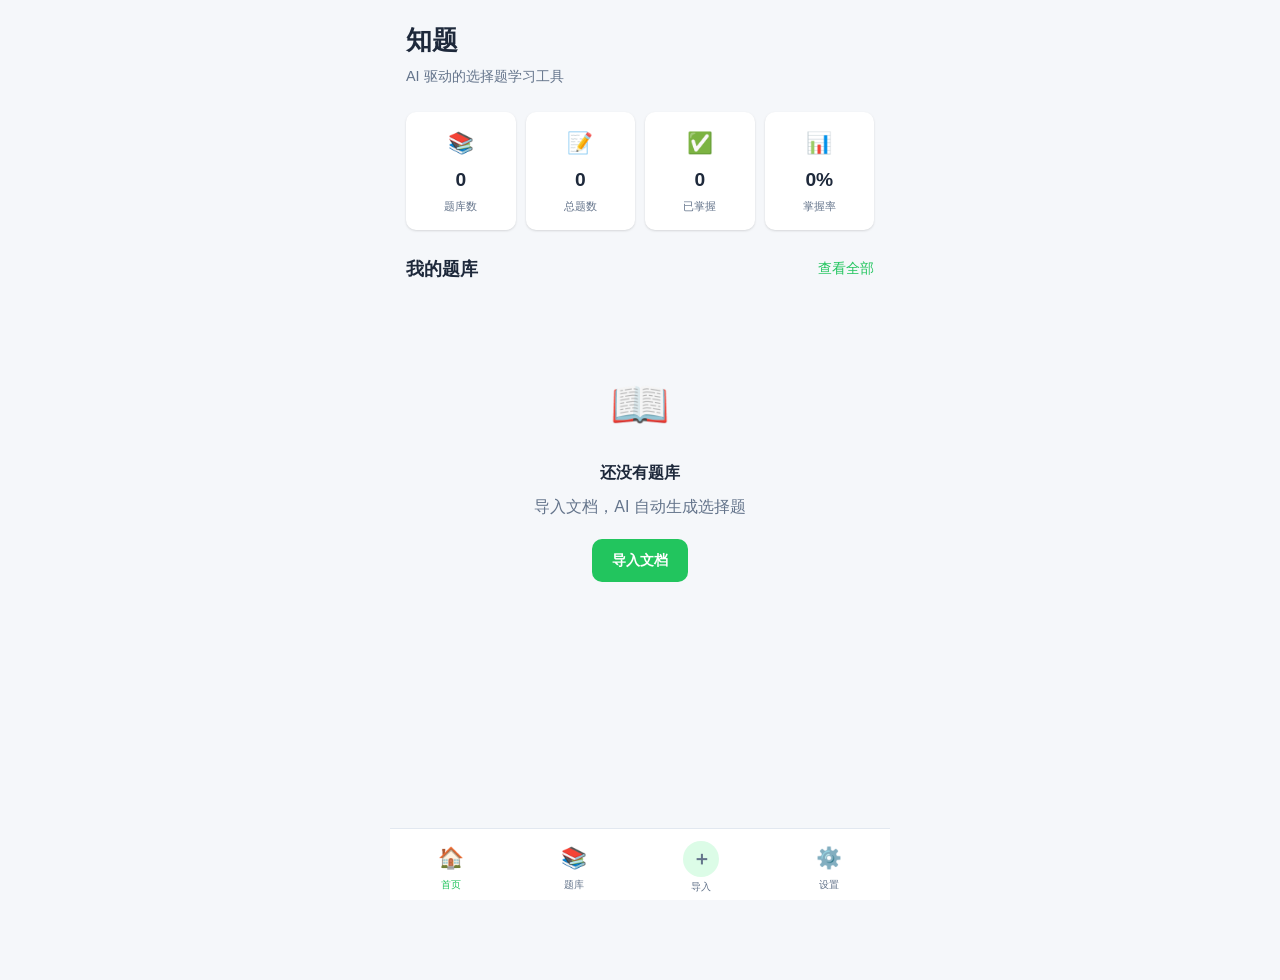
==== index.html @ 83037ec5 "知题 - AI选择题学习工具" ====
<!DOCTYPE html>
<html lang="zh-CN">
  <head>
    <meta charset="UTF-8" />
    <meta name="viewport" content="width=device-width, initial-scale=1.0" />
    <title>知题 - AI 选择题学习工具</title>
    <link rel="icon" type="image/svg+xml" href="data:image/svg+xml,<svg xmlns='http://www.w3.org/2000/svg' viewBox='0 0 100 100'><text y='.9em' font-size='90'>📚</text></svg>" />
    <script type="module" crossorigin src="./assets/index-9olKKjzY.js"></script>
    <link rel="modulepreload" crossorigin href="./assets/pinia-D24NFvU0.js">
    <link rel="stylesheet" crossorigin href="./assets/index-DYXSYHPd.css">
  </head>
  <body>
    <div id="app"></div>
  </body>
</html>
---- assets/index-DYXSYHPd.css ----
*,:before,:after{box-sizing:border-box;margin:0;padding:0}:root{--primary:#22c55e;--primary-dark:#16a34a;--primary-light:#dcfce7;--danger:#ef4444;--danger-light:#fef2f2;--warning:#f59e0b;--bg:#f5f7fa;--card:#fff;--text:#1e293b;--text-secondary:#64748b;--border:#e2e8f0;--radius:16px;--radius-sm:10px;--shadow:0 1px 3px #00000014, 0 1px 2px #0000000f;--shadow-lg:0 10px 25px #0000001a, 0 4px 10px #0000000d;--transition:.2s cubic-bezier(.4, 0, .2, 1)}body{background:var(--bg);color:var(--text);-webkit-font-smoothing:antialiased;max-width:500px;min-height:100vh;margin:0 auto;padding-bottom:80px;font-family:-apple-system,BlinkMacSystemFont,Segoe UI,PingFang SC,Microsoft YaHei,sans-serif;line-height:1.6}#app{min-height:100vh}h1{font-size:1.5rem;font-weight:700}h2{font-size:1.15rem;font-weight:600}h3{font-size:1rem;font-weight:600}.page{padding:20px 16px;animation:.3s fadeIn}@keyframes fadeIn{0%{opacity:0;transform:translateY(8px)}to{opacity:1;transform:translateY(0)}}.page-header{margin-bottom:24px}.page-header h1{margin-bottom:4px;font-size:1.6rem}.subtitle{color:var(--text-secondary);font-size:.9rem}.bottom-nav{background:var(--card);border-top:1px solid var(--border);max-width:500px;padding:8px 0 env(safe-area-inset-bottom,8px);z-index:100;justify-content:space-around;margin:0 auto;display:flex;position:fixed;bottom:0;left:0;right:0}.nav-item{color:var(--text-secondary);transition:var(--transition);border-radius:10px;flex-direction:column;align-items:center;gap:2px;padding:4px 12px;font-size:.7rem;text-decoration:none;display:flex}.nav-item.router-link-active{color:var(--primary)}.nav-item.router-link-active .add-btn{background:var(--primary);color:#fff}.nav-icon{font-size:1.3rem}.add-btn{background:var(--primary-light);width:36px;height:36px;transition:var(--transition);border-radius:50%;justify-content:center;align-items:center;font-size:1.2rem;font-weight:700;display:flex}.nav-label{font-size:.65rem}.btn{border-radius:var(--radius-sm);cursor:pointer;transition:var(--transition);white-space:nowrap;border:none;justify-content:center;align-items:center;gap:6px;padding:10px 20px;font-size:.9rem;font-weight:600;text-decoration:none;display:inline-flex}.btn-primary{background:var(--primary);color:#fff}.btn-primary:hover{background:var(--primary-dark);box-shadow:var(--shadow);transform:translateY(-1px)}.btn-secondary{background:var(--bg);color:var(--text)}.btn-secondary:hover{background:var(--border)}.btn-danger{background:var(--danger-light);color:var(--danger)}.btn-danger:hover{background:#fee2e2}.btn-sm{border-radius:8px;padding:6px 14px;font-size:.8rem}.btn-lg{border-radius:14px;width:100%;padding:14px 28px;font-size:1rem}.btn-back{color:var(--text-secondary);cursor:pointer;background:0 0;border:none;padding:4px 0;font-size:.9rem}.btn-group{flex-wrap:wrap;gap:10px;margin-top:20px;display:flex}.all-study-bar{margin-bottom:20px}.all-study-bar .btn{text-align:center}.input{border:1.5px solid var(--border);border-radius:var(--radius-sm);background:var(--card);width:100%;transition:var(--transition);padding:10px 14px;font-size:.9rem}.input:focus{border-color:var(--primary);box-shadow:0 0 0 3px var(--primary-light);outline:none}.form-group{margin-bottom:16px}.form-group label{color:var(--text);margin-bottom:6px;font-size:.85rem;font-weight:600;display:block}.hint{color:var(--text-secondary);margin-top:4px;font-size:.78rem}.hint a{color:var(--primary)}.stats-overview{grid-template-columns:repeat(4,1fr);gap:10px;margin-bottom:24px;display:grid}.stat-card{background:var(--card);border-radius:var(--radius-sm);text-align:center;box-shadow:var(--shadow);padding:14px 8px}.stat-icon{margin-bottom:6px;font-size:1.3rem}.stat-value{color:var(--text);font-size:1.2rem;font-weight:700}.stat-label{color:var(--text-secondary);margin-top:2px;font-size:.7rem}.deck-list{flex-direction:column;gap:10px;display:flex}.deck-card{background:var(--card);border-radius:var(--radius);box-shadow:var(--shadow);cursor:pointer;transition:var(--transition);justify-content:space-between;align-items:center;gap:12px;padding:16px;display:flex}.deck-card:hover{box-shadow:var(--shadow-lg);transform:translateY(-1px)}.deck-card:active{transform:scale(.99)}.deck-info{flex:1;min-width:0}.deck-name{white-space:nowrap;text-overflow:ellipsis;margin-bottom:4px;font-size:.95rem;overflow:hidden}.deck-meta{color:var(--text-secondary);margin-bottom:8px;font-size:.75rem}.deck-meta .dot{margin:0 4px}.deck-bar{background:var(--bg);border-radius:2px;height:4px;overflow:hidden}.deck-bar-fill{background:var(--primary);border-radius:2px;height:100%;transition:width .5s}.deck-actions{flex-shrink:0;gap:6px;display:flex}.section{margin-bottom:24px}.section-header{justify-content:space-between;align-items:center;margin-bottom:12px;display:flex}.link{color:var(--primary);font-size:.85rem;font-weight:500;text-decoration:none}.empty-state{text-align:center;padding:48px 20px}.empty-icon{margin-bottom:16px;font-size:3rem}.empty-state h3{margin-bottom:8px}.empty-state p{color:var(--text-secondary);margin-bottom:20px}.upload-zone{background:var(--card);border:2px dashed var(--border);border-radius:var(--radius);text-align:center;transition:var(--transition);cursor:pointer;padding:48px 24px}.upload-zone:hover{border-color:var(--primary);background:var(--primary-light)}.upload-icon{margin-bottom:12px;font-size:3rem}.upload-zone h3{margin-bottom:8px}.upload-zone p{color:var(--text-secondary);margin-bottom:16px}.upload-btn{cursor:pointer}.text-preview{background:var(--bg);border-radius:var(--radius-sm);white-space:pre-wrap;max-height:200px;padding:14px;font-size:.85rem;line-height:1.7;overflow-y:auto}.quiz-card{background:var(--card);border-radius:var(--radius);box-shadow:var(--shadow);padding:24px 20px;animation:.3s slideUp}@keyframes slideUp{0%{opacity:0;transform:translateY(16px)}to{opacity:1;transform:translateY(0)}}.quiz-stem{color:var(--text);margin-bottom:24px;font-size:1.1rem;font-weight:600;line-height:1.7}.stem-badge{background:var(--primary-light);color:var(--primary-dark);vertical-align:middle;border-radius:4px;margin-right:8px;padding:2px 8px;font-size:.7rem;font-weight:600;display:inline-block}.quiz-options{flex-direction:column;gap:10px;display:flex}.option-btn{background:var(--bg);border-radius:var(--radius-sm);cursor:pointer;transition:var(--transition);text-align:left;border:2px solid #0000;align-items:center;gap:12px;padding:14px 16px;font-size:.95rem;display:flex}.option-btn:hover:not(.disabled){background:var(--primary-light);border-color:var(--primary)}.option-btn.selected{border-color:var(--primary);background:var(--primary-light)}.option-btn.correct{border-color:var(--primary);background:#dcfce7}.option-btn.wrong{border-color:var(--danger);background:var(--danger-light);animation:.4s shake}.option-btn.disabled{cursor:default}@keyframes shake{0%,to{transform:translate(0)}20%{transform:translate(-6px)}40%{transform:translate(6px)}60%{transform:translate(-4px)}80%{transform:translate(4px)}}.option-label{background:var(--card);width:28px;height:28px;color:var(--text-secondary);border-radius:50%;flex-shrink:0;justify-content:center;align-items:center;font-size:.8rem;font-weight:700;display:flex}.option-btn.correct .option-label{background:var(--primary);color:#fff}.option-btn.wrong .option-label{background:var(--danger);color:#fff}.option-text{flex:1}.option-icon{flex-shrink:0;font-size:1.1rem;font-weight:700}.option-btn.correct .option-icon{color:var(--primary-dark)}.option-btn.wrong .option-icon{color:var(--danger)}.quiz-feedback{border-radius:var(--radius-sm);margin-top:18px;padding:16px;animation:.3s fadeIn}.quiz-feedback.correct{background:var(--primary-light)}.quiz-feedback.wrong{background:var(--danger-light)}.feedback-header{align-items:center;gap:8px;margin-bottom:10px;font-size:1rem;font-weight:700;display:flex}.feedback-icon{font-size:1.3rem}.feedback-knowledge{margin-bottom:6px;font-size:.9rem}.feedback-explanation{color:var(--text-secondary);font-size:.88rem;line-height:1.6}.study-header{justify-content:space-between;align-items:center;margin-bottom:12px;display:flex}.deck-name{font-size:.9rem;font-weight:600}.counter{color:var(--text-secondary);font-size:.85rem}.study-footer{justify-content:center;gap:24px;margin-top:16px;font-size:1rem;font-weight:600;display:flex}.progress-bar-container{background:var(--border);border-radius:2px;height:4px;margin-bottom:16px;overflow:hidden}.progress-bar{background:linear-gradient(90deg, var(--primary), #4ade80);border-radius:2px;height:100%;transition:width .3s}.results-screen{text-align:center;padding:40px 20px}.result-icon{margin-bottom:16px;font-size:4rem}.results-screen h1{margin-bottom:24px}.result-stats{justify-content:center;gap:24px;margin-bottom:16px;display:flex}.result-stats .stat{text-align:center}.result-stats .stat-value{font-size:1.8rem;font-weight:700}.result-stats .stat-label{font-size:.8rem}.result-stats .correct .stat-value{color:var(--primary)}.result-stats .wrong .stat-value{color:var(--danger)}.accuracy{color:var(--text-secondary);margin-bottom:20px;font-size:1.1rem;font-weight:600}.loading-state{text-align:center;padding:48px 20px}.spinner{border:3px solid var(--border);border-top-color:var(--primary);border-radius:50%;width:40px;height:40px;margin:0 auto 16px;animation:.8s linear infinite spin}@keyframes spin{to{transform:rotate(360deg)}}.error-msg{background:var(--danger-light);color:var(--danger);border-radius:var(--radius-sm);margin-bottom:16px;padding:12px 16px;font-size:.9rem}.preview-section,.result-section{animation:.3s fadeIn}.question-preview-list{flex-direction:column;gap:10px;max-height:400px;margin:16px 0;display:flex;overflow-y:auto}.q-preview{background:var(--bg);border-radius:var(--radius-sm);align-items:flex-start;gap:12px;padding:12px;display:flex}.q-number{background:var(--primary);color:#fff;border-radius:50%;flex-shrink:0;justify-content:center;align-items:center;width:28px;height:28px;font-size:.8rem;font-weight:700;display:flex}.q-content{flex:1}.q-stem{margin-bottom:4px;font-size:.88rem;font-weight:500}.q-knowledge{color:var(--text-secondary);font-size:.78rem}.settings-form{background:var(--card);border-radius:var(--radius);box-shadow:var(--shadow);padding:20px}.settings-info{border-top:1px solid var(--border);margin-top:24px;padding-top:20px}.settings-info h3{margin-bottom:10px}.settings-info ol{color:var(--text-secondary);padding-left:20px;font-size:.88rem;line-height:2}@media (width<=400px){.stats-overview{grid-template-columns:repeat(2,1fr)}.deck-actions{flex-direction:column}.btn-sm{padding:6px 10px;font-size:.75rem}}
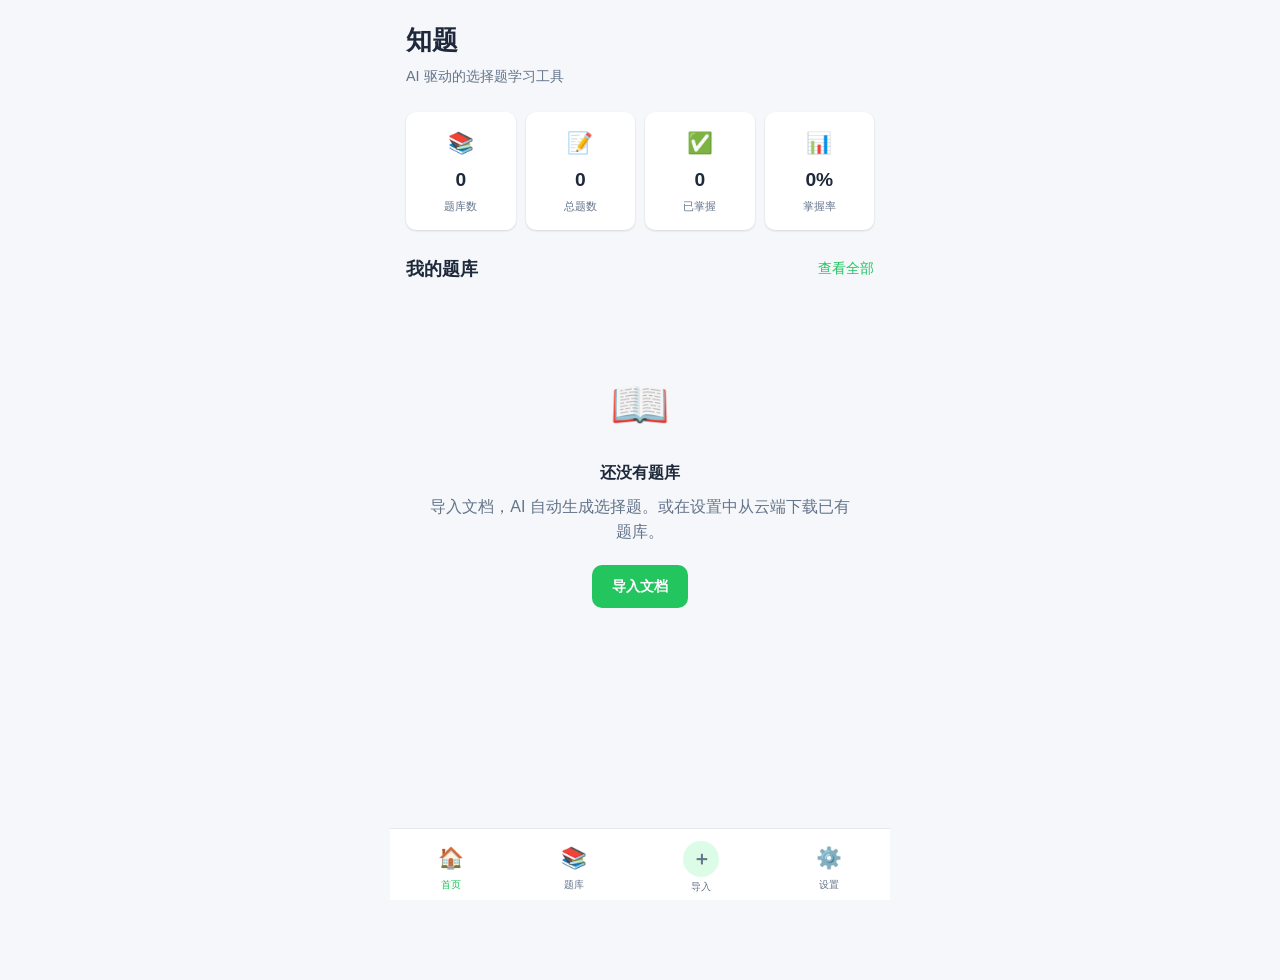
==== commit fb322172: "添加云端同步系统 - GitHub Gist 多设备数据互通" ====
--- a/index.html
+++ b/index.html
@@ -5,9 +5,9 @@
     <meta name="viewport" content="width=device-width, initial-scale=1.0" />
     <title>知题 - AI 选择题学习工具</title>
     <link rel="icon" type="image/svg+xml" href="data:image/svg+xml,<svg xmlns='http://www.w3.org/2000/svg' viewBox='0 0 100 100'><text y='.9em' font-size='90'>📚</text></svg>" />
-    <script type="module" crossorigin src="./assets/index-9olKKjzY.js"></script>
+    <script type="module" crossorigin src="./assets/index-CvZBizWZ.js"></script>
     <link rel="modulepreload" crossorigin href="./assets/pinia-D24NFvU0.js">
-    <link rel="stylesheet" crossorigin href="./assets/index-DYXSYHPd.css">
+    <link rel="stylesheet" crossorigin href="./assets/index-CaIXQ1bT.css">
   </head>
   <body>
     <div id="app"></div>
--- a/assets/index-CaIXQ1bT.css
+++ b/assets/index-CaIXQ1bT.css
@@ -0,0 +1 @@
+*,:before,:after{box-sizing:border-box;margin:0;padding:0}:root{--primary:#22c55e;--primary-dark:#16a34a;--primary-light:#dcfce7;--danger:#ef4444;--danger-light:#fef2f2;--warning:#f59e0b;--bg:#f5f7fa;--card:#fff;--text:#1e293b;--text-secondary:#64748b;--border:#e2e8f0;--radius:16px;--radius-sm:10px;--shadow:0 1px 3px #00000014, 0 1px 2px #0000000f;--shadow-lg:0 10px 25px #0000001a, 0 4px 10px #0000000d;--transition:.2s cubic-bezier(.4, 0, .2, 1)}body{background:var(--bg);color:var(--text);-webkit-font-smoothing:antialiased;max-width:500px;min-height:100vh;margin:0 auto;padding-bottom:80px;font-family:-apple-system,BlinkMacSystemFont,Segoe UI,PingFang SC,Microsoft YaHei,sans-serif;line-height:1.6}#app{min-height:100vh}h1{font-size:1.5rem;font-weight:700}h2{font-size:1.15rem;font-weight:600}h3{font-size:1rem;font-weight:600}.page{padding:20px 16px;animation:.3s fadeIn}@keyframes fadeIn{0%{opacity:0;transform:translateY(8px)}to{opacity:1;transform:translateY(0)}}.page-header{margin-bottom:24px}.page-header h1{margin-bottom:4px;font-size:1.6rem}.subtitle{color:var(--text-secondary);font-size:.9rem}.bottom-nav{background:var(--card);border-top:1px solid var(--border);max-width:500px;padding:8px 0 env(safe-area-inset-bottom,8px);z-index:100;justify-content:space-around;margin:0 auto;display:flex;position:fixed;bottom:0;left:0;right:0}.nav-item{color:var(--text-secondary);transition:var(--transition);border-radius:10px;flex-direction:column;align-items:center;gap:2px;padding:4px 12px;font-size:.7rem;text-decoration:none;display:flex}.nav-item.router-link-active{color:var(--primary)}.nav-item.router-link-active .add-btn{background:var(--primary);color:#fff}.nav-icon{font-size:1.3rem}.add-btn{background:var(--primary-light);width:36px;height:36px;transition:var(--transition);border-radius:50%;justify-content:center;align-items:center;font-size:1.2rem;font-weight:700;display:flex}.nav-label{font-size:.65rem}.btn{border-radius:var(--radius-sm);cursor:pointer;transition:var(--transition);white-space:nowrap;border:none;justify-content:center;align-items:center;gap:6px;padding:10px 20px;font-size:.9rem;font-weight:600;text-decoration:none;display:inline-flex}.btn-primary{background:var(--primary);color:#fff}.btn-primary:hover{background:var(--primary-dark);box-shadow:var(--shadow);transform:translateY(-1px)}.btn-secondary{background:var(--bg);color:var(--text)}.btn-secondary:hover{background:var(--border)}.btn-danger{background:var(--danger-light);color:var(--danger)}.btn-danger:hover{background:#fee2e2}.btn-sm{border-radius:8px;padding:6px 14px;font-size:.8rem}.btn-lg{border-radius:14px;width:100%;padding:14px 28px;font-size:1rem}.btn-back{color:var(--text-secondary);cursor:pointer;background:0 0;border:none;padding:4px 0;font-size:.9rem}.btn-group{flex-wrap:wrap;gap:10px;margin-top:20px;display:flex}.all-study-bar{margin-bottom:20px}.all-study-bar .btn{text-align:center}.input{border:1.5px solid var(--border);border-radius:var(--radius-sm);background:var(--card);width:100%;transition:var(--transition);padding:10px 14px;font-size:.9rem}.input:focus{border-color:var(--primary);box-shadow:0 0 0 3px var(--primary-light);outline:none}.form-group{margin-bottom:16px}.form-group label{color:var(--text);margin-bottom:6px;font-size:.85rem;font-weight:600;display:block}.hint{color:var(--text-secondary);margin-top:4px;font-size:.78rem}.hint a{color:var(--primary)}.stats-overview{grid-template-columns:repeat(4,1fr);gap:10px;margin-bottom:24px;display:grid}.stat-card{background:var(--card);border-radius:var(--radius-sm);text-align:center;box-shadow:var(--shadow);padding:14px 8px}.stat-icon{margin-bottom:6px;font-size:1.3rem}.stat-value{color:var(--text);font-size:1.2rem;font-weight:700}.stat-label{color:var(--text-secondary);margin-top:2px;font-size:.7rem}.deck-list{flex-direction:column;gap:10px;display:flex}.deck-card{background:var(--card);border-radius:var(--radius);box-shadow:var(--shadow);cursor:pointer;transition:var(--transition);justify-content:space-between;align-items:center;gap:12px;padding:16px;display:flex}.deck-card:hover{box-shadow:var(--shadow-lg);transform:translateY(-1px)}.deck-card:active{transform:scale(.99)}.deck-info{flex:1;min-width:0}.deck-name{white-space:nowrap;text-overflow:ellipsis;margin-bottom:4px;font-size:.95rem;overflow:hidden}.deck-meta{color:var(--text-secondary);margin-bottom:8px;font-size:.75rem}.deck-meta .dot{margin:0 4px}.deck-bar{background:var(--bg);border-radius:2px;height:4px;overflow:hidden}.deck-bar-fill{background:var(--primary);border-radius:2px;height:100%;transition:width .5s}.deck-actions{flex-shrink:0;gap:6px;display:flex}.section{margin-bottom:24px}.section-header{justify-content:space-between;align-items:center;margin-bottom:12px;display:flex}.link{color:var(--primary);font-size:.85rem;font-weight:500;text-decoration:none}.empty-state{text-align:center;padding:48px 20px}.empty-icon{margin-bottom:16px;font-size:3rem}.empty-state h3{margin-bottom:8px}.empty-state p{color:var(--text-secondary);margin-bottom:20px}.upload-zone{background:var(--card);border:2px dashed var(--border);border-radius:var(--radius);text-align:center;transition:var(--transition);cursor:pointer;padding:48px 24px}.upload-zone:hover{border-color:var(--primary);background:var(--primary-light)}.upload-icon{margin-bottom:12px;font-size:3rem}.upload-zone h3{margin-bottom:8px}.upload-zone p{color:var(--text-secondary);margin-bottom:16px}.upload-btn{cursor:pointer}.text-preview{background:var(--bg);border-radius:var(--radius-sm);white-space:pre-wrap;max-height:200px;padding:14px;font-size:.85rem;line-height:1.7;overflow-y:auto}.quiz-card{background:var(--card);border-radius:var(--radius);box-shadow:var(--shadow);padding:24px 20px;animation:.3s slideUp}@keyframes slideUp{0%{opacity:0;transform:translateY(16px)}to{opacity:1;transform:translateY(0)}}.quiz-stem{color:var(--text);margin-bottom:24px;font-size:1.1rem;font-weight:600;line-height:1.7}.stem-badge{background:var(--primary-light);color:var(--primary-dark);vertical-align:middle;border-radius:4px;margin-right:8px;padding:2px 8px;font-size:.7rem;font-weight:600;display:inline-block}.quiz-options{flex-direction:column;gap:10px;display:flex}.option-btn{background:var(--bg);border-radius:var(--radius-sm);cursor:pointer;transition:var(--transition);text-align:left;border:2px solid #0000;align-items:center;gap:12px;padding:14px 16px;font-size:.95rem;display:flex}.option-btn:hover:not(.disabled){background:var(--primary-light);border-color:var(--primary)}.option-btn.selected{border-color:var(--primary);background:var(--primary-light)}.option-btn.correct{border-color:var(--primary);background:#dcfce7}.option-btn.wrong{border-color:var(--danger);background:var(--danger-light);animation:.4s shake}.option-btn.disabled{cursor:default}@keyframes shake{0%,to{transform:translate(0)}20%{transform:translate(-6px)}40%{transform:translate(6px)}60%{transform:translate(-4px)}80%{transform:translate(4px)}}.option-label{background:var(--card);width:28px;height:28px;color:var(--text-secondary);border-radius:50%;flex-shrink:0;justify-content:center;align-items:center;font-size:.8rem;font-weight:700;display:flex}.option-btn.correct .option-label{background:var(--primary);color:#fff}.option-btn.wrong .option-label{background:var(--danger);color:#fff}.option-text{flex:1}.option-icon{flex-shrink:0;font-size:1.1rem;font-weight:700}.option-btn.correct .option-icon{color:var(--primary-dark)}.option-btn.wrong .option-icon{color:var(--danger)}.quiz-feedback{border-radius:var(--radius-sm);margin-top:18px;padding:16px;animation:.3s fadeIn}.quiz-feedback.correct{background:var(--primary-light)}.quiz-feedback.wrong{background:var(--danger-light)}.feedback-header{align-items:center;gap:8px;margin-bottom:10px;font-size:1rem;font-weight:700;display:flex}.feedback-icon{font-size:1.3rem}.feedback-knowledge{margin-bottom:6px;font-size:.9rem}.feedback-explanation{color:var(--text-secondary);font-size:.88rem;line-height:1.6}.study-header{justify-content:space-between;align-items:center;margin-bottom:12px;display:flex}.deck-name{font-size:.9rem;font-weight:600}.counter{color:var(--text-secondary);font-size:.85rem}.study-footer{justify-content:center;gap:24px;margin-top:16px;font-size:1rem;font-weight:600;display:flex}.progress-bar-container{background:var(--border);border-radius:2px;height:4px;margin-bottom:16px;overflow:hidden}.progress-bar{background:linear-gradient(90deg, var(--primary), #4ade80);border-radius:2px;height:100%;transition:width .3s}.results-screen{text-align:center;padding:40px 20px}.result-icon{margin-bottom:16px;font-size:4rem}.results-screen h1{margin-bottom:24px}.result-stats{justify-content:center;gap:24px;margin-bottom:16px;display:flex}.result-stats .stat{text-align:center}.result-stats .stat-value{font-size:1.8rem;font-weight:700}.result-stats .stat-label{font-size:.8rem}.result-stats .correct .stat-value{color:var(--primary)}.result-stats .wrong .stat-value{color:var(--danger)}.accuracy{color:var(--text-secondary);margin-bottom:20px;font-size:1.1rem;font-weight:600}.loading-state{text-align:center;padding:48px 20px}.spinner{border:3px solid var(--border);border-top-color:var(--primary);border-radius:50%;width:40px;height:40px;margin:0 auto 16px;animation:.8s linear infinite spin}@keyframes spin{to{transform:rotate(360deg)}}.error-msg{background:var(--danger-light);color:var(--danger);border-radius:var(--radius-sm);margin-bottom:16px;padding:12px 16px;font-size:.9rem}.preview-section,.result-section{animation:.3s fadeIn}.question-preview-list{flex-direction:column;gap:10px;max-height:400px;margin:16px 0;display:flex;overflow-y:auto}.q-preview{background:var(--bg);border-radius:var(--radius-sm);align-items:flex-start;gap:12px;padding:12px;display:flex}.q-number{background:var(--primary);color:#fff;border-radius:50%;flex-shrink:0;justify-content:center;align-items:center;width:28px;height:28px;font-size:.8rem;font-weight:700;display:flex}.q-content{flex:1}.q-stem{margin-bottom:4px;font-size:.88rem;font-weight:500}.q-knowledge{color:var(--text-secondary);font-size:.78rem}.settings-form{background:var(--card);border-radius:var(--radius);box-shadow:var(--shadow);padding:20px}.settings-info{border-top:1px solid var(--border);margin-top:24px;padding-top:20px}.settings-info h3{margin-bottom:10px}.settings-info ol{color:var(--text-secondary);padding-left:20px;font-size:.88rem;line-height:2}.section-divider{border-top:1px solid var(--border);margin:28px 0 16px;padding-top:20px}.section-divider h3{margin-bottom:4px}.sync-msg{border-radius:var(--radius-sm);margin-bottom:12px;padding:10px 14px;font-size:.85rem;font-weight:500;animation:.3s fadeIn}.msg-success{background:var(--primary-light);color:var(--primary-dark)}.msg-error{background:var(--danger-light);color:var(--danger)}.msg-info{color:#2563eb;background:#eff6ff}.sync-info{color:var(--text-secondary);justify-content:space-between;align-items:center;margin-top:12px;margin-bottom:8px;font-size:.8rem;display:flex}.syncing{color:var(--primary);font-weight:500}.sync-buttons{gap:10px;display:flex}.sync-buttons .btn{flex:1}.btn-outline{border:1.5px solid var(--border);color:var(--text-secondary);background:0 0}.btn-outline:hover{border-color:var(--primary);color:var(--primary);background:var(--primary-light)}.sync-status-bar{background:var(--card);border-radius:var(--radius-sm);color:var(--text-secondary);box-shadow:var(--shadow);align-items:center;gap:8px;margin-top:20px;padding:10px 14px;font-size:.78rem;display:flex}.sync-dot{border-radius:50%;flex-shrink:0;width:8px;height:8px}.sync-dot.online{background:var(--primary)}.sync-dot.offline{background:var(--warning)}.sync-status-bar .link{margin-left:auto}@media (width<=400px){.stats-overview{grid-template-columns:repeat(2,1fr)}.deck-actions{flex-direction:column}.btn-sm{padding:6px 10px;font-size:.75rem}}
